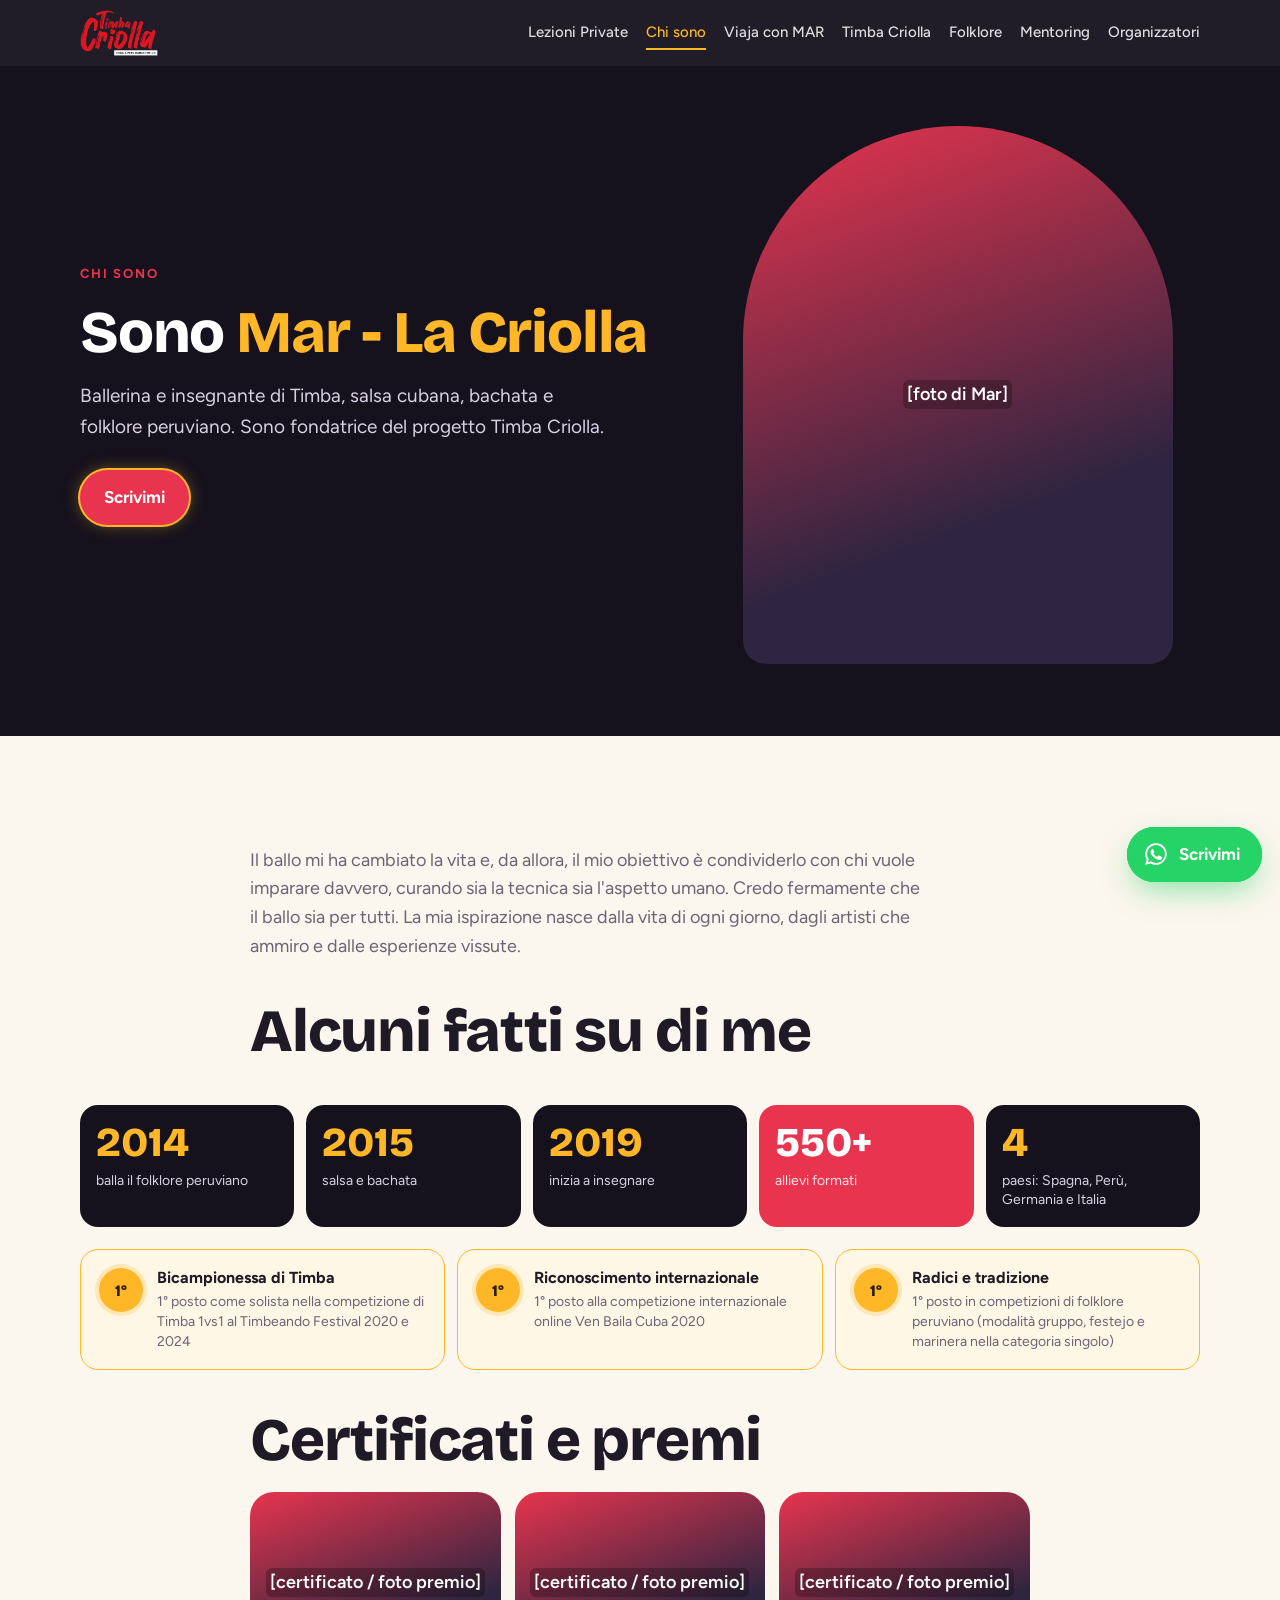
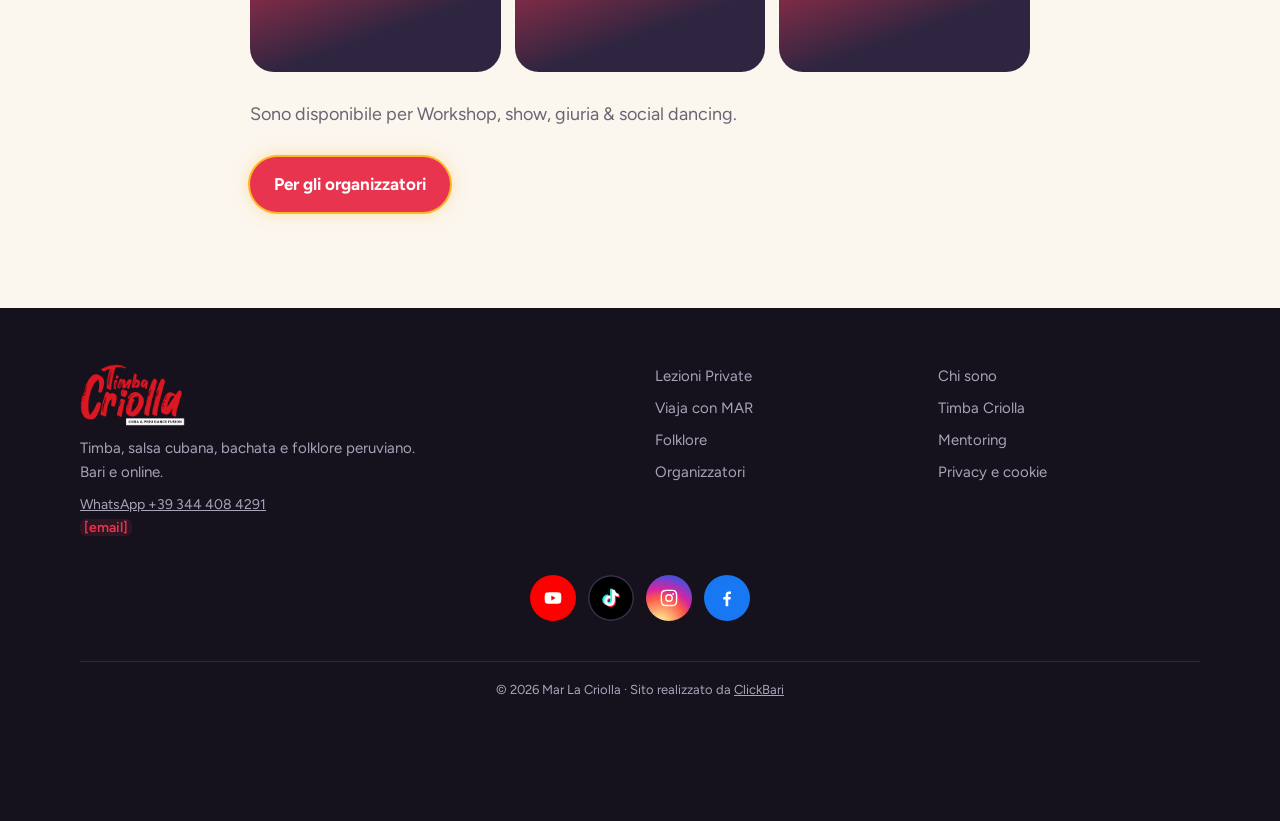
==== chi-sono.html @ 09b00c09 "Bozza B: sito multipagina di Mar La Criolla (bozza per confronto) Co-Authored-By: Claude Opus 5.5 <n" ====
<!doctype html><html lang="it"><head><meta charset="utf-8"><meta name="viewport" content="width=device-width, initial-scale=1">
<meta name="robots" content="noindex, nofollow"><title>Chi sono · Mar La Criolla</title>
<link rel="stylesheet" href="assets/style.css"><link rel="stylesheet" href="assets/multi.css"></head>
<body><a class="skip" href="#main">Vai al contenuto</a>
<header class="top"><div class="wrap">
<a class="brand logo" href="index.html"><img src="assets/img/logo-timba-criolla.webp" alt="Timba Criolla · Mar La Criolla" width="1200" height="711"></a>
<nav class="nav" id="nav" aria-label="Menu principale"><a href="lezioni-private.html">Lezioni Private</a><a href="chi-sono.html" aria-current="page">Chi sono</a><a href="viaja-con-mar.html">Viaja con MAR</a><a href="timba-criolla.html">Timba Criolla</a><a href="folklore-peruviano.html">Folklore</a><a href="mentoring.html">Mentoring</a><a href="organizzatori.html">Organizzatori</a></nav>
<button class="burger" id="burger" aria-label="Apri il menu" aria-expanded="false" aria-controls="nav"><span></span><span></span></button>
</div></header>
<main id="main"><section class="hero ph-hero"><div class="wrap"><div>
<p class="kick">Chi sono</p><h1>Sono <em>Mar - La Criolla</em></h1><p class="lead">Ballerina e insegnante di Timba, salsa cubana, bachata e folklore peruviano. Sono fondatrice del progetto Timba Criolla.</p><div class="cta"><button class="btn" type="button" data-modal="Informazioni">Scrivimi</button></div></div>
<div class="portrait"><div class="ph-img"><span class="ph">[foto di Mar]</span></div></div></div></section><section><div class="wrap narrow"><p class="sub">Il ballo mi ha cambiato la vita e, da allora, il mio obiettivo è condividerlo con chi vuole imparare davvero, curando sia la tecnica sia l'aspetto umano. Credo fermamente che il ballo sia per tutti. La mia ispirazione nasce dalla vita di ogni giorno, dagli artisti che ammiro e dalle esperienze vissute.</p>
<h2 style="margin-top:40px">Alcuni fatti su di me</h2></div><div class="wrap facts"><div class="f-stats">
<div><b>2014</b><span>balla il folklore peruviano</span></div><div><b>2015</b><span>salsa e bachata</span></div>
<div><b>2019</b><span>inizia a insegnare</span></div><div><b>550+</b><span>allievi formati</span></div>
<div><b>4</b><span>paesi: Spagna, Perù, Germania e Italia</span></div></div>
<ul class="f-awards">
<li><i>1°</i><div><b>Bicampionessa di Timba</b><span>1° posto come solista nella competizione di Timba 1vs1 al Timbeando Festival 2020 e 2024</span></div></li>
<li><i>1°</i><div><b>Riconoscimento internazionale</b><span>1° posto alla competizione internazionale online Ven Baila Cuba 2020</span></div></li>
<li><i>1°</i><div><b>Radici e tradizione</b><span>1° posto in competizioni di folklore peruviano (modalità gruppo, festejo e marinera nella categoria singolo)</span></div></li>
</ul></div>
<div class="wrap narrow"><h2 style="margin-top:40px">Certificati e premi</h2><div class="gallery"><div class="ph-img small"><span class="ph">[certificato / foto premio]</span></div><div class="ph-img small"><span class="ph">[certificato / foto premio]</span></div><div class="ph-img small"><span class="ph">[certificato / foto premio]</span></div></div>
<p class="sub" style="margin-top:28px">Sono disponibile per Workshop, show, giuria &amp; social dancing.</p><div class="cta"><a class="btn" href="organizzatori.html">Per gli organizzatori</a></div></div></section></main>
<footer class="foot"><div class="wrap">
<div><img class="foot-logo" src="assets/img/logo-timba-criolla.webp" alt="Timba Criolla" width="1200" height="711" loading="lazy">
<p>Timba, salsa cubana, bachata e folklore peruviano.<br>Bari e online.</p>
<p class="contacts" id="contatti"><a href="https://wa.me/393444084291">WhatsApp +39 344 408 4291</a><br><span class="ph">[email]</span></p></div>
<nav aria-label="Menu"><a href="lezioni-private.html">Lezioni Private</a><a href="chi-sono.html">Chi sono</a><a href="viaja-con-mar.html">Viaja con MAR</a><a href="timba-criolla.html">Timba Criolla</a><a href="folklore-peruviano.html">Folklore</a><a href="mentoring.html">Mentoring</a><a href="organizzatori.html">Organizzatori</a><a href="privacy.html">Privacy e cookie</a></nav>
<div class="foot-social"><ul class="social mini" aria-label="Contatti e social di Mar"><li><a class="s-yt" href="https://www.youtube.com/@timbacriolla_it" aria-label="YouTube" target="_blank" rel="noopener"><span class="ic"><svg viewBox="0 0 24 24" aria-hidden="true"><path d="M21.6 7.2a2.5 2.5 0 0 0-1.8-1.8C18.2 5 12 5 12 5s-6.2 0-7.8.4a2.5 2.5 0 0 0-1.8 1.8C2 8.8 2 12 2 12s0 3.2.4 4.8a2.5 2.5 0 0 0 1.8 1.8c1.6.4 7.8.4 7.8.4s6.2 0 7.8-.4a2.5 2.5 0 0 0 1.8-1.8c.4-1.6.4-4.8.4-4.8s0-3.2-.4-4.8ZM10 15V9l5.2 3L10 15Z"/></svg></span><span class="sn">YouTube<small>@timbacriolla_it</small></span></a></li><li><a class="s-tt" href="https://www.tiktok.com/@mar_lacriolla" aria-label="TikTok" target="_blank" rel="noopener"><span class="ic"><svg viewBox="0 0 24 24" aria-hidden="true"><path d="M16.6 2h-3.3v13.4a2.9 2.9 0 1 1-2-2.8V9.2a6.3 6.3 0 1 0 5.3 6.2V8.7a8 8 0 0 0 4.6 1.5V6.9a4.6 4.6 0 0 1-4.6-4.9Z"/></svg></span><span class="sn">TikTok<small>@mar_lacriolla</small></span></a></li><li><a class="s-ig" href="https://www.instagram.com/marjoriericse/" aria-label="Instagram" target="_blank" rel="noopener"><span class="ic"><svg viewBox="0 0 24 24" aria-hidden="true"><path d="M12 7.3a4.7 4.7 0 1 0 0 9.4 4.7 4.7 0 0 0 0-9.4Zm0 7.7a3 3 0 1 1 0-6 3 3 0 0 1 0 6Zm5-8.9a1.1 1.1 0 1 0 0 2.2 1.1 1.1 0 0 0 0-2.2ZM12 3.6c2.7 0 3 0 4.1.1 2.7.1 4 1.4 4.1 4.1.1 1.1.1 1.4.1 4.2s0 3-.1 4.1c-.1 2.7-1.4 4-4.1 4.1-1.1.1-1.4.1-4.1.1s-3 0-4.1-.1c-2.7-.1-4-1.4-4.1-4.1C3.7 15 3.6 14.7 3.6 12s0-3 .1-4.1c.1-2.7 1.4-4 4.1-4.1 1.1-.2 1.4-.2 4.2-.2ZM12 2C9.3 2 8.9 2 7.9 2.1 4.2 2.2 2.2 4.2 2.1 7.9 2 8.9 2 9.3 2 12s0 3.1.1 4.1c.1 3.7 2.1 5.7 5.8 5.8 1 .1 1.4.1 4.1.1s3.1 0 4.1-.1c3.7-.1 5.7-2.1 5.8-5.8.1-1 .1-1.4.1-4.1s0-3.1-.1-4.1c-.1-3.7-2.1-5.7-5.8-5.8C15.1 2 14.7 2 12 2Z"/></svg></span><span class="sn">Instagram<small>@marjoriericse</small></span></a></li><li><a class="s-fb" href="https://www.facebook.com/marlacriolla" aria-label="Facebook" target="_blank" rel="noopener"><span class="ic"><svg viewBox="0 0 24 24" aria-hidden="true"><path d="M13.5 22v-8.1h2.7l.4-3.2h-3.1V8.7c0-.9.3-1.5 1.6-1.5h1.7V4.3c-.3 0-1.3-.1-2.4-.1-2.4 0-4.1 1.5-4.1 4.2v2.3H7.6v3.2h2.7V22h3.2Z"/></svg></span><span class="sn">Facebook<small>marlacriolla</small></span></a></li></ul></div>
<p class="credit">© 2026 Mar La Criolla · Sito realizzato da <a href="https://clickbari.it" target="_blank" rel="noopener">ClickBari</a></p>
</div></footer>
<a class="wa-fab" href="https://wa.me/393444084291" target="_blank" rel="noopener" aria-label="Scrivi a Mar su WhatsApp"><svg viewBox="0 0 24 24" aria-hidden="true"><path d="M12 2a10 10 0 0 0-8.6 15.1L2 22l5-1.3A10 10 0 1 0 12 2Zm0 18.2a8.2 8.2 0 0 1-4.2-1.2l-.3-.2-3 .8.8-2.9-.2-.3A8.2 8.2 0 1 1 12 20.2Zm4.5-6.1c-.2-.1-1.5-.7-1.7-.8-.2-.1-.4-.1-.6.1l-.8 1c-.1.2-.3.2-.5.1a6.7 6.7 0 0 1-3.3-2.9c-.3-.4.3-.4.8-1.3.1-.2 0-.3 0-.4l-.8-1.8c-.2-.5-.4-.4-.6-.4h-.5a1 1 0 0 0-.7.3 3 3 0 0 0-.9 2.2 5.2 5.2 0 0 0 1.1 2.7 11.8 11.8 0 0 0 4.5 4c1.7.7 2.3.8 3.2.6.5-.1 1.5-.6 1.7-1.2.2-.6.2-1.1.2-1.2-.1-.1-.3-.2-.5-.3Z"/></svg><span>Scrivimi</span></a>
<dialog class="modal" id="modal"><form method="dialog" class="mform" id="mform" name="contatto" data-netlify="true">
<button class="mclose" value="cancel" aria-label="Chiudi">×</button>
<h3 id="mtitle">Scrivimi</h3><p class="msub">Lascia i tuoi dati: ti rispondo su WhatsApp.</p>
<label>Nome<input name="nome" required autocomplete="given-name" placeholder="Il tuo nome"></label>
<label>Telefono<input name="telefono" type="tel" autocomplete="tel" placeholder="+39 …"></label>
<label>Ti interessa<select name="interesse" id="minterest"></select></label>
<label><span>Messaggio <i>(facoltativo)</i></span><textarea name="messaggio" rows="3" placeholder="Raccontami cosa cerchi…"></textarea></label>
<button class="btn wa-send" type="submit" value="send"><svg viewBox="0 0 24 24" aria-hidden="true"><path d="M12 2a10 10 0 0 0-8.6 15.1L2 22l5-1.3A10 10 0 1 0 12 2Zm0 18.2a8.2 8.2 0 0 1-4.2-1.2l-.3-.2-3 .8.8-2.9-.2-.3A8.2 8.2 0 1 1 12 20.2Zm4.5-6.1c-.2-.1-1.5-.7-1.7-.8-.2-.1-.4-.1-.6.1l-.8 1c-.1.2-.3.2-.5.1a6.7 6.7 0 0 1-3.3-2.9c-.3-.4.3-.4.8-1.3.1-.2 0-.3 0-.4l-.8-1.8c-.2-.5-.4-.4-.6-.4h-.5a1 1 0 0 0-.7.3 3 3 0 0 0-.9 2.2 5.2 5.2 0 0 0 1.1 2.7 11.8 11.8 0 0 0 4.5 4c1.7.7 2.3.8 3.2.6.5-.1 1.5-.6 1.7-1.2.2-.6.2-1.1.2-1.2-.1-.1-.3-.2-.5-.3Z"/></svg><span>Invia su WhatsApp</span></button>
<small>Nella versione finale la richiesta si salva anche nel sito (Netlify Forms) e arriva a Mar per email.</small>
</form></dialog>
<script src="assets/multi.js"></script></body></html>
---- assets/style.css ----
@font-face{font-family:"Bricolage";font-weight:200 800;font-display:swap;src:url(fonts/bricolage-grotesque-latin-wght-normal.woff2) format("woff2")}
@font-face{font-family:"Figtree";font-weight:400;font-display:swap;src:url(fonts/figtree-latin-400-normal.woff2) format("woff2")}
@font-face{font-family:"Figtree";font-weight:500;font-display:swap;src:url(fonts/figtree-latin-500-normal.woff2) format("woff2")}
@font-face{font-family:"Figtree";font-weight:600;font-display:swap;src:url(fonts/figtree-latin-600-normal.woff2) format("woff2")}
@font-face{font-family:"Figtree";font-weight:700;font-display:swap;src:url(fonts/figtree-latin-700-normal.woff2) format("woff2")}
:root{--night:#15111D;--night2:#211A2C;--night3:#2E2540;--mango:#FFB627;--rojo:#E8344E;--ivory:#FBF6EE;--ink:#1E1A26;--muted:#6C6475;--line:#E6DED2;--lav:#ABA2B8}
*{box-sizing:border-box;margin:0;padding:0}
html{scroll-behavior:smooth}
body{font-family:"Figtree",system-ui,sans-serif;font-size:17px;line-height:1.6;color:var(--ink);background:var(--ivory);-webkit-font-smoothing:antialiased}
a{color:inherit}
img{max-width:100%;display:block}
button{font:inherit;cursor:pointer}
:focus-visible{outline:3px solid var(--mango);outline-offset:3px;border-radius:4px}
@media (prefers-reduced-motion:reduce){*{animation:none!important;transition:none!important;scroll-behavior:auto!important}}
.skip{position:absolute;left:-999px;top:8px;background:var(--mango);padding:8px 14px;z-index:99}.skip:focus{left:8px}
.wrap{max-width:1160px;margin:0 auto;padding:0 20px}
h1,h2,h3,.disp{font-family:"Bricolage",sans-serif;letter-spacing:-.02em}
h1{font-weight:800;line-height:.95}
h2{font-weight:800;font-size:clamp(36px,5vw,60px);line-height:1}
h3{font-weight:700;font-size:22px;line-height:1.15}
.sub{color:var(--muted);max-width:56ch;margin-top:14px;font-size:18px}
.dark .sub,.dark-sec .sub{color:var(--lav)}
section{padding:96px 0}
@media(max-width:700px){section{padding:64px 0}}
.dark-sec{background:var(--night);color:#fff}

/* buttons */
.btn{display:inline-flex;align-items:center;justify-content:center;gap:8px;background:var(--rojo);color:#fff;text-decoration:none;font-weight:700;padding:14px 24px;border-radius:999px;border:0;transition:transform .15s,background .2s}
.btn:hover{background:#CF243E;transform:translateY(-1px)}
.btn.ghost{background:transparent;color:inherit;box-shadow:inset 0 0 0 2px currentColor}
.btn.ghost:hover{background:rgba(127,127,127,.12)}
.btn.mango{background:var(--mango);color:#2A1D00}
.btn.wa{background:#25D366;color:#073B1E}
.btn.small{padding:9px 16px;font-size:14px}
.btn svg{width:18px;height:18px;fill:currentColor}

/* header */
.top{position:sticky;top:0;z-index:40;background:rgba(21,17,29,.95);backdrop-filter:blur(8px);color:#fff}
.top .wrap{display:flex;align-items:center;gap:22px;height:66px}
.brand{font-family:"Bricolage";font-weight:800;font-size:22px;text-decoration:none;letter-spacing:-.01em;white-space:nowrap}
.brand span{color:var(--mango)}
.nav{display:flex;gap:20px;margin-left:auto;font-weight:500;font-size:15px}
.nav a{text-decoration:none;opacity:.85;padding:4px 0;border-bottom:2px solid transparent}
.nav a:hover{opacity:1;color:var(--mango)}
.nav a[aria-current]{opacity:1;border-color:var(--mango)}
.lang-sw{font-weight:800;font-size:13px;text-decoration:none;border:1.5px solid #4A3F5A;border-radius:999px;padding:5px 11px}
.lang-sw:hover{border-color:var(--mango);color:var(--mango)}
@media(max-width:420px){.brand{font-size:18px}.top .btn.small{padding:8px 12px}}
.burger{display:none;background:none;border:0;width:40px;height:40px;position:relative}
.burger span{position:absolute;left:9px;right:9px;height:2px;background:#fff;transition:transform .2s}
.burger span:first-child{top:15px}.burger span:last-child{top:23px}
@media(max-width:900px){
  .top .wrap{gap:10px}
  .burger{display:block;flex:0 0 40px}
  .lang-sw{margin-left:auto}
  .nav{position:fixed;top:66px;left:0;right:0;flex-direction:column;gap:0;background:var(--night);padding:8px 20px 20px;display:none;margin:0}
  .nav.open{display:flex}
  .nav a{padding:14px 0;border-bottom:1px solid var(--night3);font-size:18px}
  .burger[aria-expanded=true] span:first-child{transform:translateY(4px) rotate(45deg)}
  .burger[aria-expanded=true] span:last-child{transform:translateY(-4px) rotate(-45deg)}
}

/* hero */
.hero{background:var(--night);color:#fff;position:relative;overflow:hidden;padding:0}
.hero .wrap{display:grid;grid-template-columns:1.1fr .9fr;gap:44px;align-items:center;padding-top:60px;padding-bottom:72px;position:relative;z-index:1}
@media(max-width:900px){.hero .wrap{grid-template-columns:1fr;padding-top:40px}}
.chips{display:flex;gap:8px;flex-wrap:wrap}
.chips span{border:1.5px solid #4A3F5A;border-radius:999px;padding:4px 12px;font-size:14px;font-weight:600}
.chips span:first-child{background:var(--mango);color:#2A1D00;border-color:var(--mango)}
.hero h1{font-size:clamp(48px,7vw,94px);margin-top:20px}
.hero h1 em{font-style:normal;color:var(--mango)}
.hero .lead{font-size:19px;color:#D8D1E2;max-width:44ch;margin-top:20px}
.cta{display:flex;gap:12px;flex-wrap:wrap;margin-top:28px}
.portrait{position:relative;justify-self:center;width:100%;max-width:430px}
.portrait img,.portrait .ph{width:100%;aspect-ratio:4/5;object-fit:cover;border-radius:220px 220px 24px 24px;background:linear-gradient(160deg,var(--rojo),var(--night3) 70%)}
.portrait .tag{position:absolute;left:-14px;bottom:28px;background:#fff;color:var(--ink);border-radius:14px;padding:12px 16px;box-shadow:0 16px 40px rgba(0,0,0,.35)}
.portrait .tag b{display:block;font-family:"Bricolage";font-size:20px}
.portrait .tag span{font-size:13px;color:var(--muted)}

/* clave: vedi blocco "revisione clave" in fondo */

/* doors (home) */
.doors{display:grid;grid-template-columns:1.3fr 1fr 1fr;gap:18px;margin-top:40px}
@media(max-width:900px){.doors{grid-template-columns:1fr}}
.door{position:relative;border-radius:24px;padding:30px;text-decoration:none;min-height:280px;display:flex;flex-direction:column;justify-content:flex-end;overflow:hidden;color:#fff;background:var(--night2);transition:transform .2s}
.door:hover{transform:translateY(-4px)}
.door img{position:absolute;inset:0;width:100%;height:100%;object-fit:cover;opacity:.45}
.door::after{content:'';position:absolute;inset:0;background:linear-gradient(0deg,rgba(21,17,29,.95) 15%,rgba(21,17,29,0) 75%)}
.door>*{position:relative;z-index:1}
.door .state{align-self:flex-start;margin-bottom:auto;font-weight:700;font-size:13px;background:var(--mango);color:#2A1D00;padding:4px 10px;border-radius:999px}
.door.soon .state{background:transparent;color:#fff;box-shadow:inset 0 0 0 1.5px #fff}
.door h3{font-size:30px}
.door p{color:#D8D1E2;margin-top:6px}

/* profiles */
.grid2{display:grid;grid-template-columns:1fr 1fr;gap:18px;margin-top:40px}
@media(max-width:760px){.grid2{grid-template-columns:1fr}}
.card{background:#fff;border:1px solid var(--line);border-radius:22px;padding:28px}
.card h3{margin-bottom:8px}
.card p{color:var(--muted)}
.card .who{display:inline-block;font-weight:700;font-size:13px;color:var(--rojo);margin-bottom:10px}

/* styles table */
.stili{margin-top:36px;border-top:1px solid var(--night3)}
.stile{display:grid;grid-template-columns:280px 1fr;gap:20px;padding:20px 0;border-bottom:1px solid var(--night3);align-items:baseline;transition:background .2s,padding .2s}
.stile:hover{background:var(--night2);padding-left:14px}
.stile b{font-family:"Bricolage";font-size:28px;font-weight:700}
.stile:hover b{color:var(--mango)}
.stile span{color:var(--lav)}
@media(max-width:700px){.stile{grid-template-columns:1fr;gap:4px}}

/* oltre il seguire */
.oltre{display:grid;grid-template-columns:.9fr 1.1fr;gap:48px;align-items:center}
@media(max-width:860px){.oltre{grid-template-columns:1fr}}
.oltre .pic{border-radius:24px;overflow:hidden;aspect-ratio:4/5;background:var(--night)}
.oltre .pic img{width:100%;height:100%;object-fit:cover;filter:saturate(.9)}
.checks{list-style:none;margin:20px 0;display:grid;gap:10px}
.checks li{display:flex;gap:12px;align-items:flex-start}
.checks li::before{content:'';flex:0 0 22px;height:22px;border-radius:50%;background:var(--rojo) url("data:image/svg+xml,%3Csvg xmlns='http://www.w3.org/2000/svg' viewBox='0 0 24 24'%3E%3Cpath d='M6 12l4 4 8-9' fill='none' stroke='white' stroke-width='3'/%3E%3C/svg%3E") center/14px no-repeat;margin-top:2px}
.dark-sec .checks li::before{background-color:var(--mango)}
blockquote.big{font-family:"Bricolage";font-size:clamp(24px,3vw,32px);line-height:1.2;font-weight:600;border-left:4px solid var(--mango);padding-left:20px;margin:24px 0}

/* steps */
.steps{display:grid;grid-template-columns:repeat(5,1fr);gap:16px;margin-top:44px;counter-reset:s;position:relative}
.steps::before{content:'';position:absolute;top:26px;left:10%;right:10%;height:2px;background:var(--night3)}
.step{text-align:center;position:relative}
.step::before{counter-increment:s;content:counter(s);display:grid;place-items:center;width:52px;height:52px;margin:0 auto 14px;border-radius:50%;background:var(--night);box-shadow:inset 0 0 0 2px var(--rojo);color:var(--mango);font:800 20px "Bricolage";position:relative}
.step b{display:block;font-size:17px}
.step span{color:var(--lav);font-size:15px}
@media(max-width:860px){.steps{grid-template-columns:1fr;text-align:left}.steps::before{display:none}.step{display:grid;grid-template-columns:52px 1fr;gap:4px 16px;text-align:left}.step::before{grid-row:span 2;margin:0}}

/* prices */
.price-head{display:flex;justify-content:space-between;align-items:flex-end;gap:20px;flex-wrap:wrap}
.toggle{display:inline-flex;background:#ECE4D7;border-radius:999px;padding:4px}
.toggle button{border:0;background:none;padding:10px 20px;border-radius:999px;font-weight:700;color:var(--muted)}
.toggle button[aria-pressed=true]{background:var(--night);color:#fff}
.prices{display:grid;grid-template-columns:.85fr 1.15fr;gap:22px;margin-top:30px;align-items:start}
@media(max-width:860px){.prices{grid-template-columns:1fr}}
.include{background:#fff;border:1px solid var(--line);border-radius:22px;padding:28px}
.plist{display:grid;gap:12px}
.pitem{display:flex;justify-content:space-between;gap:16px;align-items:center;background:#fff;border:1px solid var(--line);border-radius:18px;padding:18px 22px}
.pitem.top{border:2px solid var(--rojo);position:static;color:var(--ink);backdrop-filter:none;z-index:auto}
.pitem b{display:block}
.pitem small{color:var(--muted);font-size:14px}
.pitem .eur{text-align:right;font:800 26px "Bricolage";white-space:nowrap}
.pitem .eur small{display:block;font:600 12px "Figtree";color:var(--rojo)}
[data-panel][hidden]{display:none}

/* founders */
.founders{display:grid;grid-template-columns:1.2fr .8fr;gap:40px;align-items:center}
@media(max-width:860px){.founders{grid-template-columns:1fr}}
.fbox{background:var(--night2);border:1px solid var(--night3);border-radius:24px;padding:28px}
.fbox .num{font:800 54px "Bricolage";line-height:1}.fbox .num span{color:var(--lav);font-size:28px}
.bar{height:10px;border-radius:5px;background:var(--night3);margin:16px 0 12px;overflow:hidden}
.bar i{display:block;height:100%;background:linear-gradient(90deg,var(--rojo),var(--mango))}

/* testimonials empty */
.reels{display:grid;grid-template-columns:repeat(4,1fr);gap:16px;margin-top:36px}
@media(max-width:860px){.reels{grid-template-columns:repeat(2,1fr)}}
.reel{aspect-ratio:9/16;border-radius:20px;background:linear-gradient(170deg,var(--night3),var(--night));display:flex;flex-direction:column;justify-content:flex-end;padding:18px;color:#fff;position:relative;overflow:hidden}
.reel::before{content:'';position:absolute;top:50%;left:50%;width:58px;height:58px;margin:-29px 0 0 -29px;border-radius:50%;box-shadow:inset 0 0 0 2px rgba(255,255,255,.6);background:rgba(255,255,255,.08)}
.reel::after{content:'';position:absolute;top:50%;left:50%;margin:-9px 0 0 -5px;border-left:16px solid #fff;border-top:9px solid transparent;border-bottom:9px solid transparent}
.reel b{font-family:"Bricolage";font-size:18px;position:relative}
.reel span{font-size:13px;color:var(--lav);position:relative}

/* faq */
.faq{max-width:820px;margin-top:30px}
details{border-bottom:1px solid var(--line)}
summary{list-style:none;cursor:pointer;padding:20px 0;font-weight:600;font-size:18px;display:flex;justify-content:space-between;gap:16px}
summary::-webkit-details-marker{display:none}
summary::after{content:'+';color:var(--rojo);font-size:24px;line-height:1}
details[open] summary::after{content:'–'}
details p{padding:0 0 20px;color:var(--muted);max-width:62ch}

/* final */
.final{text-align:center;background:var(--night) radial-gradient(70% 90% at 50% 120%,rgba(232,52,78,.35),transparent 70%);color:#fff}
.final h2{max-width:16ch;margin:0 auto}
.final .sub{margin:16px auto 0}
.final .cta{justify-content:center}

/* booking */
.booker{background:#fff;border:1px solid var(--line);border-radius:26px;padding:28px;margin-top:30px}
.bstep{padding:18px 0;border-bottom:1px dashed var(--line)}
.bstep:last-of-type{border:0}
.bstep h3{font-size:19px;margin-bottom:12px;display:flex;gap:10px;align-items:center}
.bstep h3 i{font-style:normal;width:28px;height:28px;border-radius:50%;background:var(--night);color:var(--mango);display:grid;place-items:center;font-size:14px}
.opts{display:flex;flex-wrap:wrap;gap:8px}
.opt{border:1.5px solid var(--line);background:var(--ivory);border-radius:12px;padding:10px 14px;font-weight:600;font-size:15px;text-align:left;transition:border-color .15s,background .15s}
.opt small{display:block;font-weight:500;color:var(--muted);font-size:13px}
.opt[aria-pressed=true]{border-color:var(--rojo);background:#FFE9EC}
.opt[disabled]{opacity:.35;text-decoration:line-through;cursor:not-allowed}
.days{display:grid;grid-auto-flow:column;grid-auto-columns:76px;gap:8px;overflow-x:auto;padding-bottom:6px;scrollbar-width:thin}
.day{border:1.5px solid var(--line);background:var(--ivory);border-radius:14px;padding:10px 4px;text-align:center;font-weight:700}
.day small{display:block;font-weight:500;color:var(--muted);font-size:12px;text-transform:capitalize}
.day b{display:block;font:800 24px "Bricolage";line-height:1.1}
.day[aria-pressed=true]{background:var(--night);color:#fff;border-color:var(--night)}
.day[aria-pressed=true] small{color:var(--lav)}
.day[disabled]{opacity:.35;cursor:not-allowed}
.summary{background:var(--night);color:#fff;border-radius:18px;padding:20px;margin-top:18px;display:flex;justify-content:space-between;align-items:center;gap:16px;flex-wrap:wrap}
.summary p{color:#D8D1E2}
.summary b{color:var(--mango)}
.demo-note{font-size:13px;color:var(--muted);margin-top:14px}
.field{display:grid;gap:6px;font-weight:600;font-size:14px;color:var(--muted);max-width:420px}
.field input,.field textarea{font:400 16px "Figtree";color:var(--ink);background:var(--ivory);border:1.5px solid var(--line);border-radius:12px;padding:12px 14px}
.field input:focus,.field textarea:focus{border-color:var(--rojo);outline:none}

/* blog */
.posts{display:grid;grid-template-columns:repeat(3,1fr);gap:18px;margin-top:36px}
@media(max-width:860px){.posts{grid-template-columns:1fr}}
.post{background:#fff;border:1px solid var(--line);border-radius:22px;padding:26px;text-decoration:none;display:flex;flex-direction:column;gap:10px;transition:transform .2s}
.post:hover{transform:translateY(-3px)}
.post time{font-size:13px;color:var(--rojo);font-weight:700}
.post p{color:var(--muted)}
.post.soon{background:transparent;border-style:dashed}
.article{max-width:720px;margin:0 auto}
.article h1{font-size:clamp(38px,5vw,58px)}
.article .meta{color:var(--muted);margin:14px 0 30px}
.article h2{font-size:30px;margin:36px 0 12px}
.article p,.article li{font-size:18px;margin-bottom:14px}
.article ul{padding-left:22px}

/* page hero small */
.phero{background:var(--night);color:#fff;padding:70px 0 60px}
.phero h1{font-size:clamp(44px,6vw,78px)}
.phero .sub{color:var(--lav)}

/* footer */
.foot{background:var(--night);color:var(--lav);padding:56px 0 120px;font-size:15px}
.foot .wrap{display:grid;grid-template-columns:1fr 1fr;gap:30px}
.foot .brand{color:#fff}
.foot p{margin-top:10px}
.foot nav{display:grid;grid-template-columns:1fr 1fr;gap:8px 20px;align-content:start}
.foot nav a{text-decoration:none}.foot nav a:hover{color:var(--mango)}
.foot .credit{grid-column:1/-1;border-top:1px solid var(--night3);padding-top:18px;font-size:13px}
.foot .credit a{color:#fff}
@media(max-width:700px){.foot .wrap{grid-template-columns:1fr}}

/* chatbot */
.bot-fab{position:fixed;right:18px;bottom:18px;z-index:60;display:flex;align-items:center;gap:10px;background:var(--rojo);color:#fff;border:0;border-radius:999px;padding:14px 20px 14px 16px;font-weight:700;box-shadow:0 12px 30px rgba(232,52,78,.45)}
.bot-fab svg{width:22px;height:22px;fill:#fff}
@media(max-width:520px){.bot-fab span{display:none}.bot-fab{padding:16px}}
.bot{position:fixed;right:18px;bottom:86px;z-index:61;width:min(370px,calc(100vw - 36px));max-height:min(560px,calc(100vh - 120px));background:#fff;border-radius:22px;box-shadow:0 24px 60px rgba(21,17,29,.35);display:flex;flex-direction:column;overflow:hidden}
.bot[hidden]{display:none}
.bot-head{background:var(--night);color:#fff;padding:16px 18px;display:grid;grid-template-columns:1fr auto;align-items:center}
.bot-head b{font-family:"Bricolage";font-size:18px}
.bot-head span{grid-column:1;font-size:13px;color:var(--lav)}
.bot-head button{grid-row:1/3;grid-column:2;background:none;border:0;color:#fff;font-size:28px;line-height:1}
.bot-body{padding:16px;overflow-y:auto;display:flex;flex-direction:column;gap:10px;flex:1}
.msg{max-width:85%;padding:10px 14px;border-radius:16px;font-size:15px;line-height:1.45}
.msg.m{background:var(--ivory);border-bottom-left-radius:4px}
.msg.u{background:var(--rojo);color:#fff;align-self:flex-end;border-bottom-right-radius:4px}
.bot-opts{padding:12px 16px 16px;display:flex;flex-wrap:wrap;gap:8px;border-top:1px solid var(--line)}
.bot-opts button,.bot-opts a{border:1.5px solid var(--rojo);color:var(--rojo);background:#fff;border-radius:999px;padding:8px 14px;font-weight:700;font-size:14px;text-decoration:none}
.bot-opts a.go{background:#25D366;border-color:#25D366;color:#073B1E}
.typing{display:flex;gap:4px;padding:12px 14px}.typing i{width:7px;height:7px;border-radius:50%;background:var(--lav);animation:t 1s infinite}.typing i:nth-child(2){animation-delay:.15s}.typing i:nth-child(3){animation-delay:.3s}
@keyframes t{50%{transform:translateY(-4px);opacity:.5}}
.credit-ph{font-size:12px;color:var(--muted);margin-top:10px}

/* ===== landing: logo, vinile, social ===== */
.brand.logo{display:block;line-height:0}
.brand.logo img{height:46px;width:auto}
.foot-logo{height:62px;width:auto;margin-bottom:10px}
.kick{font-size:13px;font-weight:700;letter-spacing:.14em;text-transform:uppercase;color:var(--rojo)}
.dark-sec .kick{color:var(--mango)}
html{scroll-behavior:smooth;scroll-padding-top:80px}

.vinyl-wrap{display:grid;grid-template-columns:minmax(0,1fr) minmax(0,1fr);gap:clamp(32px,5vw,72px);align-items:center}
.turntable{position:relative;width:100%;max-width:540px;aspect-ratio:1;justify-self:center}
.vdisc{position:absolute;inset:0;border-radius:50%;will-change:transform;
  background:radial-gradient(circle,transparent 0 31%,rgba(255,255,255,.035) 31.4% 31.8%,transparent 32.2%),repeating-radial-gradient(circle,#19161d 0 2px,#0d0b10 2px 4px),#111;
  box-shadow:0 40px 70px -30px rgba(0,0,0,.85),inset 0 0 0 2px #000}
.vdisc::after{content:"";position:absolute;inset:0;border-radius:50%;background:conic-gradient(from 20deg,transparent 0 8%,rgba(255,255,255,.09) 12%,transparent 18% 55%,rgba(255,255,255,.06) 60%,transparent 66%)}
.vlabel{position:absolute;inset:31%;border-radius:50%;background:var(--rojo);color:#fff;display:grid;place-items:center;text-align:center;overflow:hidden}
.vlabel::before{content:"";position:absolute;left:0;right:0;top:58%;height:17%;background:var(--mango)}
.vlin{position:relative;display:flex;flex-direction:column;align-items:center;gap:2px;padding:0 10%}
.vlin b{font-family:"Bricolage";font-weight:800;font-size:clamp(15px,2.2vw,28px);line-height:1}
.vlin small{font-size:clamp(7px,.7vw,10px);font-weight:700;letter-spacing:.14em}
.vlin small:last-child{color:#2A1D00}
.vhole{width:10px;height:10px;border-radius:50%;background:var(--night);margin:6px 0}
.varm{position:absolute;right:-8%;top:-8%;width:44%;height:84%;transform-origin:78% 8%;transform:rotate(var(--arm,0deg));transition:transform .2s linear;pointer-events:none}
.tracks{list-style:none;margin:26px 0 0;padding:0;border-top:1px solid var(--night3)}
.tracks li{display:grid;grid-template-columns:44px minmax(0,1fr) auto;gap:14px;align-items:baseline;padding:14px 0;border-bottom:1px solid var(--night3);transition:opacity .3s}
.tracks li>span{font-weight:800;color:var(--lav);font-size:14px}
.tracks li b{display:block;font-size:18px}
.tracks li small{color:var(--lav);font-size:15px}
.tracks time{font-variant-numeric:tabular-nums;color:var(--lav);font-size:14px}
.tracks li.on>span,.tracks li.on time{color:var(--mango)}
@media(max-width:860px){.vinyl-wrap{grid-template-columns:minmax(0,1fr)}.turntable{max-width:340px}}

.social{display:flex;flex-wrap:wrap;gap:10px;list-style:none;margin:14px 0 0;padding:0}
.social a{--c:var(--rojo);display:inline-flex;align-items:center;gap:10px;padding:8px 16px 8px 8px;border-radius:999px;border:1.5px solid var(--line);background:#fff;color:var(--ink);text-decoration:none;font-weight:700;font-size:15px;line-height:1.2;transition:border-color .2s,transform .2s,box-shadow .2s}
.social .ic{width:34px;height:34px;border-radius:50%;display:grid;place-items:center;background:var(--c);flex:none;transition:transform .3s}
.social svg{width:17px;height:17px;fill:#fff}
.social small{display:block;font-weight:500;font-size:12px;color:var(--muted)}
.social a:hover{border-color:var(--c);transform:translateY(-2px);box-shadow:0 10px 24px -14px rgba(30,26,38,.5)}
.social a:hover .ic{transform:rotate(-12deg) scale(1.08)}
.social a.wa-s{--c:#25D366}
.social.mini{gap:8px}
.social.mini a{padding:0;border:0;background:none;box-shadow:none}
.social.mini .sn{position:absolute;width:1px;height:1px;overflow:hidden;clip:rect(0 0 0 0);white-space:nowrap}
.social.mini .ic{width:40px;height:40px;background:transparent;border:1.5px solid var(--night3)}
.social.mini a:hover .ic{background:var(--c);border-color:var(--c)}
@media(max-width:520px){.social:not(.mini){display:grid;grid-template-columns:minmax(0,1fr)}}
@media(prefers-reduced-motion:reduce){.social a,.social .ic,.varm{transition:none}.social a:hover,.social a:hover .ic{transform:none}}
.hero h1{font-size:clamp(42px,5.4vw,78px)}
.dark-sec .booker{color:var(--ink)}
.vinyl-sec{overflow:clip}

/* ===== revisione 5.11: menu a destra, WhatsApp fisso, social nel footer ===== */
@media(max-width:900px){.burger{margin-left:auto}}
.wa-fab{position:fixed;right:18px;bottom:18px;z-index:60;display:flex;align-items:center;gap:10px;background:#25D366;color:#fff;text-decoration:none;border-radius:999px;padding:14px 22px 14px 16px;font-weight:700;box-shadow:0 12px 30px -6px rgba(37,211,102,.55);transition:transform .2s,box-shadow .2s}
.wa-fab svg{width:26px;height:26px;fill:#fff;flex:none}
.wa-fab:hover{transform:translateY(-2px);box-shadow:0 16px 34px -6px rgba(37,211,102,.7)}
@media(max-width:520px){.wa-fab span{display:none}.wa-fab{padding:16px}}
.foot .social.mini{gap:12px;margin-top:22px}
.social.mini .ic{width:46px;height:46px;border:0;background:var(--night2);box-shadow:inset 0 0 0 1.5px var(--night3);transition:background .2s,box-shadow .2s,transform .2s}
.social.mini svg{width:20px;height:20px;fill:var(--lav);transition:fill .2s}
.social.mini a:hover .ic{background:var(--c);box-shadow:none;transform:translateY(-3px)}
.social.mini a:hover svg{fill:#fff}
.social .s-ig{--c:#E1306C}.social .s-tt{--c:#111}.social .s-fb{--c:#1877F2}.social .s-yt{--c:#FF0000}
.social.mini .s-tt:hover .ic{box-shadow:inset 0 0 0 1.5px #fff}
.prices{margin-top:28px}

/* ===== revisione clave + bottoni luminosi + WhatsApp pulsante ===== */
.btn{--glow:var(--mango);box-shadow:0 0 0 2px var(--glow),0 0 18px -2px color-mix(in srgb,var(--glow) 55%,transparent)}
.btn.ghost{box-shadow:inset 0 0 0 2px currentColor,0 0 0 2px var(--glow),0 0 18px -2px color-mix(in srgb,var(--glow) 50%,transparent)}
.btn.mango,.btn.wa{--glow:rgba(255,255,255,.85)}
.btn{outline-offset:4px}

.wa-fab{isolation:isolate}
.wa-fab::before,.wa-fab::after{content:"";position:absolute;inset:0;border-radius:inherit;background:#25D366;z-index:-1;animation:wap 2.6s ease-out infinite}
.wa-fab::after{animation-delay:1.3s}
@keyframes wap{0%{transform:scale(1);opacity:.5}100%{transform:scale(1.45);opacity:0}}
.wa-fab svg{animation:wabeat 2.6s ease-in-out infinite}
@keyframes wabeat{0%,100%{transform:scale(1)}8%{transform:scale(1.15)}16%{transform:scale(1)}24%{transform:scale(1.1)}32%{transform:scale(1)}}


/* prenotazione: bottone WhatsApp */
.summary .send{display:grid;gap:8px;justify-items:end;max-width:340px}
.summary .send small{font-size:13px;line-height:1.4;color:#ABA2B8;text-align:right}
.btn.wa-send{--glow:transparent;gap:10px;background:linear-gradient(135deg,#25D366,#128C7E);color:#fff;padding:15px 26px;font-size:17px;white-space:nowrap;box-shadow:0 10px 28px -10px rgba(37,211,102,.75)}
.btn.wa-send svg{width:22px;height:22px;fill:#fff}
.btn.wa-send:hover{background:linear-gradient(135deg,#2BE070,#0F7A6E)}
.btn.wa-send[aria-disabled]{filter:grayscale(.5)}
@media(max-width:620px){.summary{display:grid}.summary .send{max-width:none;justify-items:stretch}.btn.wa-send{width:100%}.summary .send small{text-align:center}}
.wa-fab.away{opacity:0;transform:scale(.6);pointer-events:none}
.wa-fab{transition:transform .25s,opacity .25s,box-shadow .2s}

.portrait img,.oltre .pic img{color:transparent}
@media(min-width:900px){.grid2.three{grid-template-columns:repeat(3,minmax(0,1fr))}}
.btn.wa-send[aria-disabled]{filter:none}
.btn.wa-send{background:#25D366;color:#fff;box-shadow:0 0 0 2px rgba(255,255,255,.18),0 12px 30px -8px rgba(37,211,102,.85);text-shadow:0 1px 1px rgba(0,60,30,.35)}
.btn.wa-send:hover{background:#1FBF5B}
.summary p.warn{color:var(--mango)}
.bstep.missing{animation:miss .9s ease}
@keyframes miss{0%,100%{background:transparent}30%{background:rgba(232,52,78,.1)}}
.bstep{border-radius:16px}
#stili{background:var(--night2)}
#chi-sono{background:#fff}

/* footer: social nei colori ufficiali */
.foot .social.mini .ic{box-shadow:none;background:var(--c)}
.foot .social.mini svg{fill:#fff}
.foot .social.mini .s-ig .ic{background:radial-gradient(circle at 30% 107%,#FDF497 0%,#FDF497 5%,#FD5949 45%,#D6249F 60%,#285AEB 90%)}
.foot .social.mini .s-tt .ic{background:#000;box-shadow:inset 0 0 0 1.5px #3A3049}
.foot .social.mini .s-tt svg{filter:drop-shadow(-1.5px -1px 0 #25F4EE) drop-shadow(1.5px 1px 0 #FE2C55)}
.foot .social.mini a:hover .ic{transform:translateY(-3px) scale(1.06);box-shadow:0 10px 22px -8px var(--c)}
.foot .social.mini .s-tt:hover .ic{box-shadow:inset 0 0 0 1.5px #fff}

/* ===== prenotazione: struttura a due colonne, campi sottili ===== */
.booker{display:grid;grid-template-columns:minmax(0,1.55fr) minmax(0,1fr);gap:0;padding:0;overflow:hidden;border-radius:24px}
.bk-steps{padding:26px 28px}
.bstep{padding:18px 0;border-bottom:1px solid var(--line)}
.bstep:first-child{padding-top:4px}.bstep:last-child{border:0;padding-bottom:4px}
.bstep h3{font-size:16px;margin-bottom:12px;gap:10px}
.bstep h3 i{width:24px;height:24px;font-size:12px}
.booker .opt{border:1px solid var(--line);background:#fff;border-radius:10px;padding:10px 12px;font-size:14px;font-weight:600;text-align:center;min-height:44px}
.booker .opt:hover:not([disabled]){border-color:#CFC4B5}
.booker .opt[aria-pressed=true]{border-color:var(--rojo);background:#FFF1F3;box-shadow:inset 0 0 0 1px var(--rojo)}
.chips3{display:grid;grid-template-columns:repeat(3,minmax(0,1fr));gap:8px}
.grid-opts{display:grid;grid-template-columns:repeat(2,minmax(0,1fr));gap:8px}
.grid-opts .opt{text-align:left;padding:11px 14px}
.grid-opts .opt b{display:block;font-size:14px}
.grid-opts .opt small{font-size:12.5px;margin-top:2px}
.hours{display:grid;grid-template-columns:repeat(5,minmax(0,1fr));gap:8px}
.hours .opt{font-variant-numeric:tabular-nums}
.bk-empty{grid-column:1/-1;font-size:14px;color:var(--muted);padding:10px 0}
.days{grid-auto-columns:64px;gap:8px}
.day{border:1px solid var(--line);background:#fff;border-radius:10px;padding:8px 2px}
.day b{font-size:20px}
.day small{font-size:11px}
.bk-side{background:var(--night);color:#fff;padding:26px 24px;display:flex;flex-direction:column;gap:12px}
.bk-side h3{font-size:18px;color:#fff}
.recap{margin:0 0 4px;display:grid;gap:0;border-top:1px solid var(--night3)}
.recap div{display:grid;grid-template-columns:72px minmax(0,1fr);gap:10px;padding:9px 0;border-bottom:1px solid var(--night3);font-size:14px}
.recap dt{color:var(--lav)}
.recap dd{margin:0;color:#6E6380;text-transform:none}
.recap dd.set{color:#fff;font-weight:600}
#rcDay.set::first-letter{text-transform:uppercase}
.bk-side .field{color:var(--lav);font-size:13px;font-weight:600;display:grid;gap:5px}
.bk-side .field i{font-style:normal;font-weight:400}
.bk-side .field input{background:var(--night2);border:1px solid var(--night3);color:#fff;border-radius:10px;padding:10px 12px;font-size:15px;width:100%}
.bk-side .field input::placeholder{color:#6E6380}
.bk-side .field input:focus{border-color:var(--mango);outline:none}
.bk-hint{font-size:14px;color:#D8D1E2;margin-top:4px}
.bk-hint.warn{color:var(--mango)}
.bk-side .btn.wa-send{width:100%}
.bk-note{font-size:12.5px;line-height:1.4;color:#8D839C;text-align:center}
.bk-demo{grid-column:1/-1;margin:0;padding:12px 28px;border-top:1px solid var(--line);font-size:13px}
@media(max-width:860px){.booker{grid-template-columns:minmax(0,1fr)}.bk-steps{padding:20px 18px}.bk-side{padding:22px 18px}.bk-demo{padding:12px 18px}}
@media(max-width:420px){.hours{grid-template-columns:repeat(3,minmax(0,1fr))}.chips3 .opt{padding:10px 6px}}
.booker .bstep{border-radius:0}
.bk-side .field{display:flex;flex-direction:column;gap:6px}

/* prezzi di lancio + "cosa include" richiudibile */
.offer{display:flex;align-items:center;gap:14px 18px;flex-wrap:wrap;margin-top:26px;padding:14px 18px;border-radius:16px;background:var(--night);color:#fff}
.offer p{font-size:15px;color:#D8D1E2;flex:1 1 320px}
.offer p b{color:#fff}
.o-tag{background:var(--rojo);color:#fff;font-weight:800;font-size:12px;letter-spacing:.12em;text-transform:uppercase;padding:6px 12px;border-radius:999px;white-space:nowrap}
.o-left{font-family:"Bricolage";font-weight:800;color:var(--mango);font-size:18px;white-space:nowrap}
#prezzi .plist{margin-top:16px}
.pitem .eur{display:flex;align-items:baseline;gap:10px;justify-content:flex-end}
.pitem .eur .o-old{font:600 16px "Figtree";color:var(--muted);text-decoration:line-through;text-decoration-color:var(--rojo);text-decoration-thickness:2px}
.pitem .eur small.o-pct{flex-basis:100%;text-align:right;font:700 12px "Figtree";color:var(--rojo)}
#prezzi.expired .o-old,#prezzi.expired .o-pct,#prezzi.expired .offer{display:none}
details.include{margin-top:16px;background:#fff;border:1px solid var(--line);border-radius:16px;padding:0 20px}
details.include summary{font-size:16px;padding:16px 0}
details.include summary::after{content:"";width:10px;height:10px;border-right:2px solid var(--rojo);border-bottom:2px solid var(--rojo);transform:rotate(45deg);margin:2px 6px 0 0;transition:transform .2s}
details.include[open] summary::after{content:"";transform:rotate(-135deg);margin-top:8px}
details.include .checks{padding:0 0 18px;margin:0}
#oltre{background:#fff}
#prenota .booker{box-shadow:0 30px 60px -40px rgba(30,26,38,.35)}
.o-tag{font-size:16px;letter-spacing:.02em;padding:6px 14px}

/* conto alla rovescia */
.cd{display:flex;gap:8px}
.cd span{display:grid;justify-items:center;min-width:54px;padding:6px 6px 5px;border-radius:10px;background:var(--night2);box-shadow:inset 0 0 0 1px var(--night3)}
.cd b{font-family:"Bricolage";font-weight:800;font-size:22px;line-height:1.05;color:var(--mango);font-variant-numeric:tabular-nums}
.cd small{font-size:10.5px;font-weight:700;letter-spacing:.06em;text-transform:uppercase;color:var(--lav)}
.hero-cd{display:inline-flex;align-items:center;gap:10px;flex-wrap:wrap;margin-left:4px;font-size:14px;font-weight:600;color:#D8D1E2;text-decoration:none}
.hero-cd .o-tag{font-size:13px;padding:4px 10px}
.cd-inline{display:inline;gap:0}.cd-inline b{font-size:15px;color:var(--mango)}
@media(max-width:620px){.offer .cd{width:100%;justify-content:space-between}.offer .cd span{flex:1}.hero-cd{margin:6px 0 0}}
.chi-title{margin-bottom:28px}
@media(max-width:860px){#chi-sono .oltre{gap:22px}}
.styles-row{display:flex;flex-wrap:wrap;gap:8px;margin:16px 0 4px}
.styles-row span{font-weight:700;font-size:15px;padding:7px 16px;border-radius:999px;background:var(--night);color:#fff}
.styles-row span:nth-child(2){background:var(--rojo)}
.styles-row span:nth-child(3){background:var(--mango);color:#2A1D00}

/* prenotazione a tutta larghezza */
#prenota{padding-bottom:0}
#prenota .booker{--side:max(20px,calc((100vw - 1160px) / 2 + 20px));margin-top:36px;border:0;border-radius:0;box-shadow:none;background:#fff;border-top:1px solid var(--line)}
#prenota .bk-steps{padding:40px 40px 40px var(--side)}
#prenota .bk-side{padding:40px var(--side) 40px 40px}
#prenota .bk-demo{padding:14px var(--side);background:var(--ivory)}
@media(max-width:860px){#prenota .bk-steps,#prenota .bk-side{padding:26px 20px}#prenota .bk-demo{padding:14px 20px}}

/* "Cosa include" in evidenza */
details.include{background:#FFF7E6;border:1.5px solid var(--mango);box-shadow:0 10px 26px -18px rgba(255,182,39,.9)}
details.include summary{font-weight:700}
details.include summary::before{content:"✓";display:inline-grid;place-items:center;width:26px;height:26px;border-radius:50%;background:var(--mango);color:#2A1D00;font-size:14px;font-weight:800;margin-right:10px;flex:none}
details.include summary{justify-content:flex-start;align-items:center}
details.include summary::after{margin-left:auto}

/* footer: social e crediti al centro */
.foot-social{grid-column:1/-1;display:flex;justify-content:center}
.foot-social .social.mini{margin:6px 0 0;justify-content:center}
.foot .credit{text-align:center}

/* passo base: carta con video YouTube */
.ytc{margin-top:36px;max-width:560px;display:grid;grid-template-columns:auto minmax(0,1fr);gap:16px;align-items:center;padding:18px;border-radius:24px;background:linear-gradient(160deg,rgba(255,255,255,.07),rgba(255,255,255,.02));box-shadow:inset 0 0 0 1px rgba(255,255,255,.09)}
.ytp{position:relative;width:58px;height:58px;border-radius:50%;border:0;background:var(--mango);display:grid;place-items:center;cursor:pointer;box-shadow:0 10px 26px -8px rgba(255,182,39,.7);transition:transform .15s}
.ytp:hover{transform:scale(1.06)}
.ytp svg{width:24px;height:24px;fill:#2A1D00}
.ytp::after{content:"";position:absolute;inset:-6px;border-radius:50%;border:2px solid var(--mango);animation:ytring 2s ease-out infinite}
@keyframes ytring{from{transform:scale(.9);opacity:.8}to{transform:scale(1.35);opacity:0}}
.ytc.open .ytp{background:#3A3049;box-shadow:none}.ytc.open .ytp svg{fill:#ABA2B8}.ytc.open .ytp::after{display:none}
.ytt b{display:block;font-family:"Bricolage";font-size:20px;line-height:1.1;color:#fff}
.ytt span{display:block;margin-top:4px;font-size:14px;line-height:1.4;color:var(--lav)}
.ytn{grid-column:1/-1;list-style:none;margin:0;padding:12px 8px;border-radius:16px;background:rgba(0,0,0,.28);display:grid;grid-template-columns:repeat(8,minmax(0,1fr));text-align:center}
.ytn li:nth-child(4){border-right:1px solid #3A3049}
.ytn b{display:block;font-family:"Bricolage";font-size:22px;color:#fff;line-height:1.1}
.ytn small{display:block;font-size:11px;font-weight:700;color:var(--mango)}
.ytn li.r b,.ytn li.r small{color:#5A4F6A;font-weight:500}
.ytv{grid-column:1/-1;width:100%;height:clamp(200px,48vw,300px);border-radius:16px;overflow:hidden;background:#000}
.ytv iframe{width:100%;height:100%;border:0;display:block}
@media(max-width:420px){.ytn b{font-size:18px}.ytn small{font-size:9px}}
@media(prefers-reduced-motion:reduce){.ytp::after{animation:none}}
.ytc.open{grid-template-columns:minmax(0,1fr)}
.ytc.open .ytp{display:none}

/* hero: riga di fiducia al posto del sottotitolo */
.trust{list-style:none;margin:22px 0 0;padding:0;display:flex;flex-wrap:wrap;gap:8px 14px;font-size:clamp(17px,1.5vw,20px);line-height:1.3;color:#D8D1E2}
.trust li{display:inline-flex;align-items:center;white-space:nowrap}
.trust li+li::before{content:"";width:6px;height:6px;border-radius:50%;background:var(--rojo);margin-right:14px;flex:none}
.trust b{color:var(--mango);font-weight:800;margin-right:.3em}
.trust li:last-child b{margin:0 0 0 .3em}
@media(max-width:520px){.trust{display:grid;gap:6px}.trust li::before,.trust li+li::before{content:"";width:6px;height:6px;border-radius:50%;background:var(--rojo);margin-right:12px;flex:none}}

/* chi sono: fatti in infografica */
.facts{margin-top:44px;display:grid;gap:22px}
.f-stats{display:grid;grid-template-columns:repeat(5,minmax(0,1fr));gap:12px}
.f-stats div{background:var(--night);color:#fff;border-radius:18px;padding:18px 16px}
.f-stats b{display:block;font-family:"Bricolage";font-weight:800;font-size:clamp(30px,3.2vw,42px);line-height:1;color:var(--mango)}
.f-stats span{display:block;margin-top:8px;font-size:14px;line-height:1.35;color:#D8D1E2}
.f-stats div:nth-child(4){background:var(--rojo)}.f-stats div:nth-child(4) b{color:#fff}.f-stats div:nth-child(4) span{color:#FFE3E8}
.f-awards{list-style:none;margin:0;padding:0;display:grid;grid-template-columns:repeat(3,minmax(0,1fr));gap:12px}
.f-awards li{display:flex;gap:14px;align-items:flex-start;padding:18px;border-radius:18px;background:#FFF7E6;border:1.5px solid var(--mango)}
.f-awards i{flex:none;width:44px;height:44px;border-radius:50%;display:grid;place-items:center;background:var(--mango);color:#2A1D00;font-style:normal;font-weight:800;font-family:"Bricolage";font-size:16px;box-shadow:0 0 0 4px rgba(255,182,39,.25)}
.f-awards b{display:block;font-size:16px;line-height:1.25}
.f-awards span{display:block;margin-top:4px;font-size:14px;line-height:1.4;color:var(--muted)}
@media(max-width:900px){.f-stats{grid-template-columns:repeat(2,minmax(0,1fr))}.f-stats div:last-child{grid-column:1/-1}.f-awards{grid-template-columns:minmax(0,1fr)}}

/* privacy + avviso cookie */
.legal{padding-top:120px}
.legal h1{font-size:clamp(34px,4vw,52px);margin-bottom:12px}
.legal h2{font-size:22px;margin:28px 0 8px}
.legal p,.legal li{max-width:72ch;line-height:1.6;color:var(--ink)}
.legal ul{padding-left:20px;display:grid;gap:8px}
.cookie{position:fixed;left:16px;bottom:16px;z-index:70;max-width:420px;display:flex;gap:14px;align-items:center;padding:14px 16px;border-radius:16px;background:#fff;color:var(--ink);box-shadow:0 18px 40px -16px rgba(20,16,28,.55);font-size:14px;line-height:1.4}
.cookie a{color:var(--rojo);font-weight:700}
.cookie .btn{flex:none;white-space:nowrap}
.foot .credit a{color:inherit}
@media(max-width:620px){.cookie{left:10px;right:88px;bottom:14px;max-width:none;padding:10px 12px;gap:10px;font-size:12.5px;line-height:1.35}.cookie .btn{padding:8px 12px;font-size:13px}}
---- assets/multi.css ----
.demo-bar{background:var(--mango);color:#2A1D00;text-align:center;font-size:13px;font-weight:700;padding:6px 12px}
.ph{background:rgba(232,52,78,.12);color:var(--rojo);border-radius:6px;padding:0 4px;font-weight:600}
.dark-sec .ph,.hero .ph,.door .ph{background:rgba(255,182,39,.18);color:var(--mango)}
.ph-img{width:100%;height:100%;min-height:320px;border-radius:24px;display:grid;place-items:center;background:linear-gradient(160deg,#E8344E,#2E2540 70%)}
.ph-img .ph{color:#fff;background:rgba(0,0,0,.25);font-size:18px}
.ph-img.small{min-height:180px}.ph-img.video{min-height:0;aspect-ratio:16/9}
.hero h1{font-size:clamp(36px,4.6vw,66px)}
.doors.six{grid-template-columns:repeat(3,minmax(0,1fr))}
.doors.six .door{min-height:220px;background:linear-gradient(160deg,var(--night2),#3A1A2E)}
@media(max-width:860px){.doors.six{grid-template-columns:minmax(0,1fr)}}
.on-dark .f-awards li{background:var(--night2);border-color:var(--night3)}.on-dark .f-awards b{color:#fff}.on-dark .f-awards span{color:#ABA2B8}
.revs{display:grid;grid-template-columns:repeat(4,minmax(0,1fr));gap:14px;margin-top:28px}
.rev{margin:0;padding:20px;border-radius:18px;background:#fff;border:1px solid var(--line)}
.rev .stars{color:var(--mango);letter-spacing:2px}.rev blockquote{margin:10px 0}.rev figcaption{font-size:14px;color:var(--muted)}
@media(max-width:900px){.revs{grid-template-columns:repeat(2,minmax(0,1fr))}}@media(max-width:520px){.revs{grid-template-columns:minmax(0,1fr)}}
.grid3{display:grid;grid-template-columns:repeat(3,minmax(0,1fr));gap:16px;margin-top:28px}@media(max-width:860px){.grid3{grid-template-columns:minmax(0,1fr)}}
.card.ev .code{margin:14px 0;padding:10px 12px;border-radius:10px;background:#FFF7E6;border:1px dashed var(--mango);font-size:14px}
.gallery{display:grid;grid-template-columns:repeat(3,minmax(0,1fr));gap:14px;margin-top:22px}@media(max-width:620px){.gallery{grid-template-columns:minmax(0,1fr)}}
.narrow{max-width:820px}
.checks.big li{font-size:18px}
#prezzi .prices{margin-top:22px}
.contacts{margin-top:10px;font-size:14px}.contacts a{color:inherit}
.nav a[aria-current=page]{color:var(--mango)}
.modal{border:0;border-radius:22px;padding:0;width:min(440px,calc(100vw - 32px));box-shadow:0 30px 80px -20px rgba(0,0,0,.6)}
.modal::backdrop{background:rgba(21,17,29,.7)}
.mform{display:grid;gap:12px;padding:24px;position:relative}
.mform h3{font-size:24px}.msub{color:var(--muted);font-size:14px;margin-top:-6px}
.mform label{display:grid;gap:5px;font-size:13px;font-weight:700}.mform label i{font-weight:400;font-style:normal;color:var(--muted)}
.mform input,.mform select,.mform textarea{font:inherit;font-weight:400;font-size:15px;padding:10px 12px;border:1px solid var(--line);border-radius:10px;background:#fff;width:100%}
.mform input:focus,.mform select:focus,.mform textarea:focus{outline:none;border-color:var(--rojo)}
.mform small{font-size:12px;color:var(--muted);text-align:center}
.mform .btn.wa-send{width:100%;justify-content:center}
.mclose{position:absolute;top:10px;right:12px;width:36px;height:36px;border:0;border-radius:50%;background:var(--ivory);font-size:22px;cursor:pointer}
.modal{margin:auto;max-height:calc(100dvh - 32px)}
.mform label i{display:inline}
@media(min-width:901px){.top .nav{gap:18px}.top .nav a{font-size:15px;white-space:nowrap}}
.doors.six{grid-template-columns:repeat(12,minmax(0,1fr))}
.doors.six .door{grid-column:span 3}
.doors.six .door.big{grid-column:span 6;min-height:300px;background:linear-gradient(160deg,#E8344E,#3A1A2E 70%)}
.doors.six .door.big h3{font-size:36px}
@media(max-width:900px){.doors.six .door{grid-column:span 6}.doors.six .door.big{grid-column:span 12}}
@media(max-width:560px){.doors.six .door,.doors.six .door.big{grid-column:span 12}}
.portrait .ph-img{aspect-ratio:4/5;min-height:0;border-radius:220px 220px 24px 24px}
.portrait .ph-img .ph{width:auto;aspect-ratio:auto;border-radius:6px;background:rgba(0,0,0,.25)}
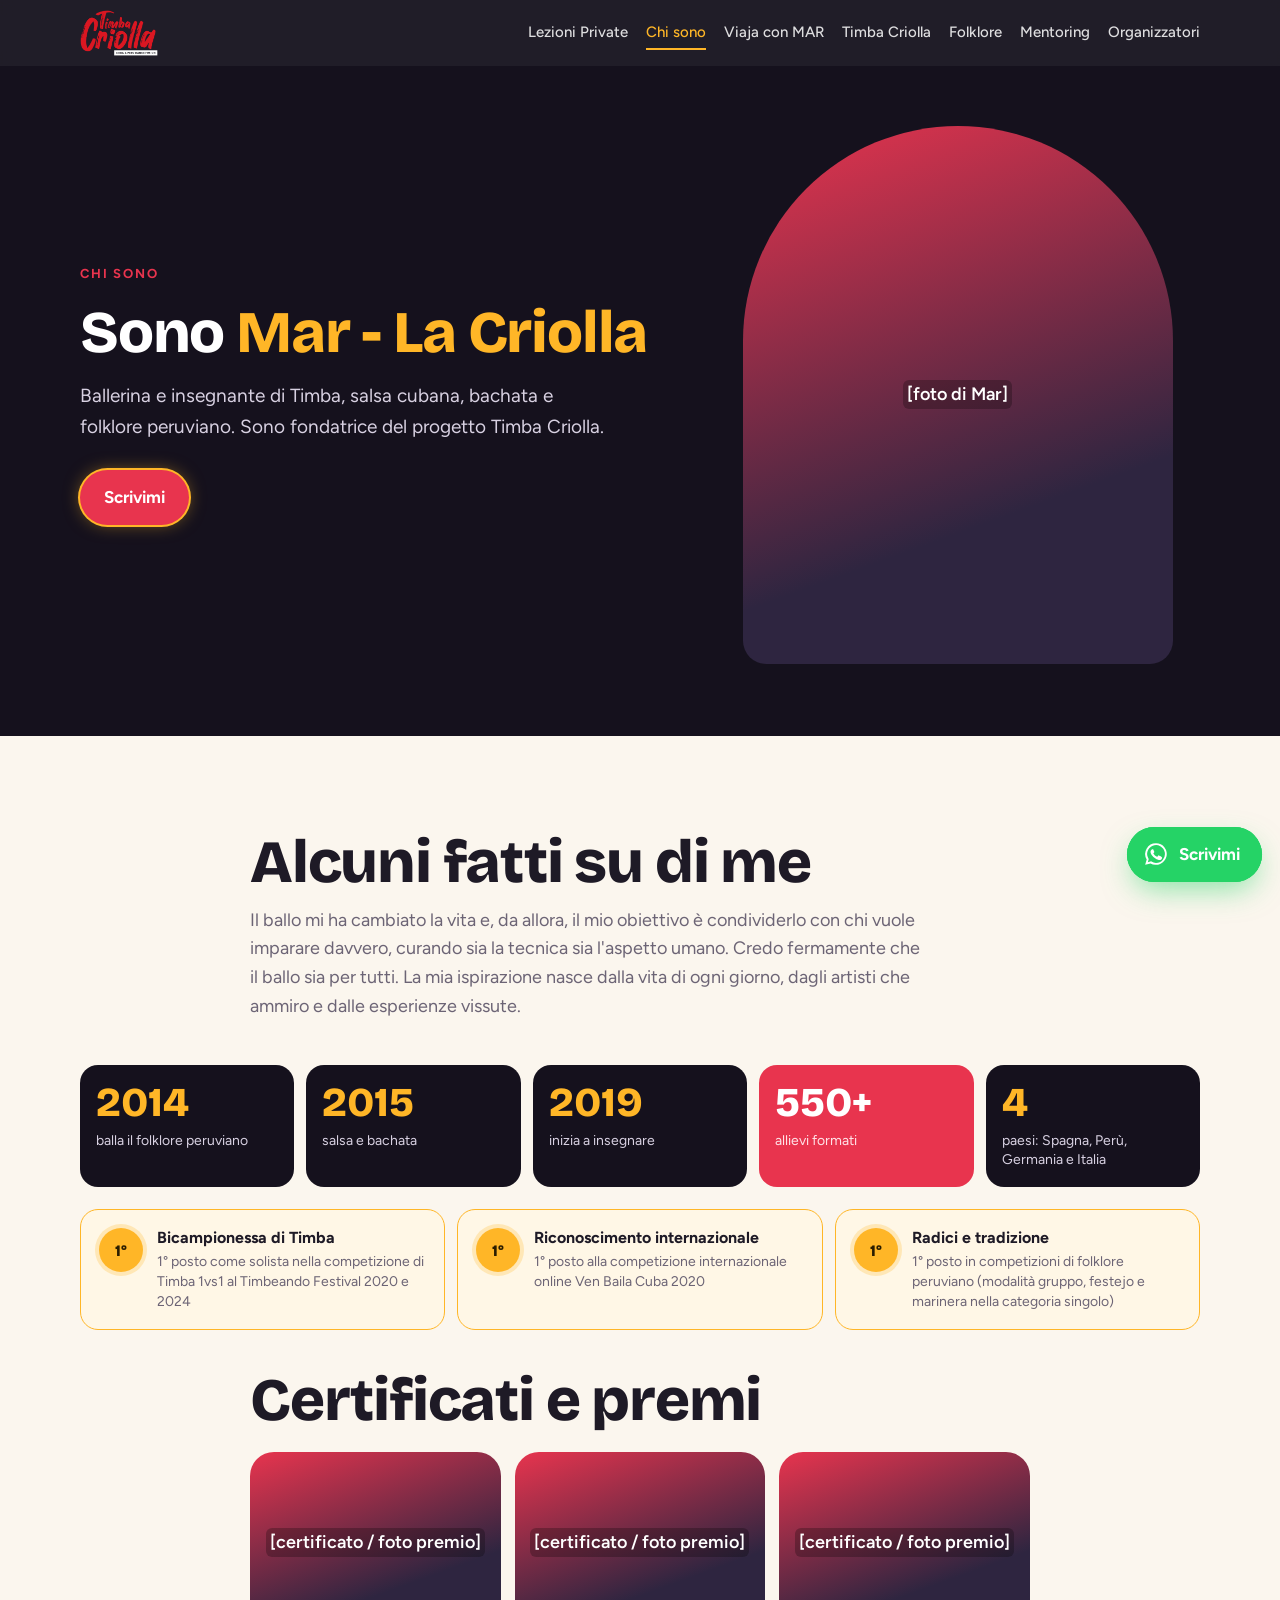
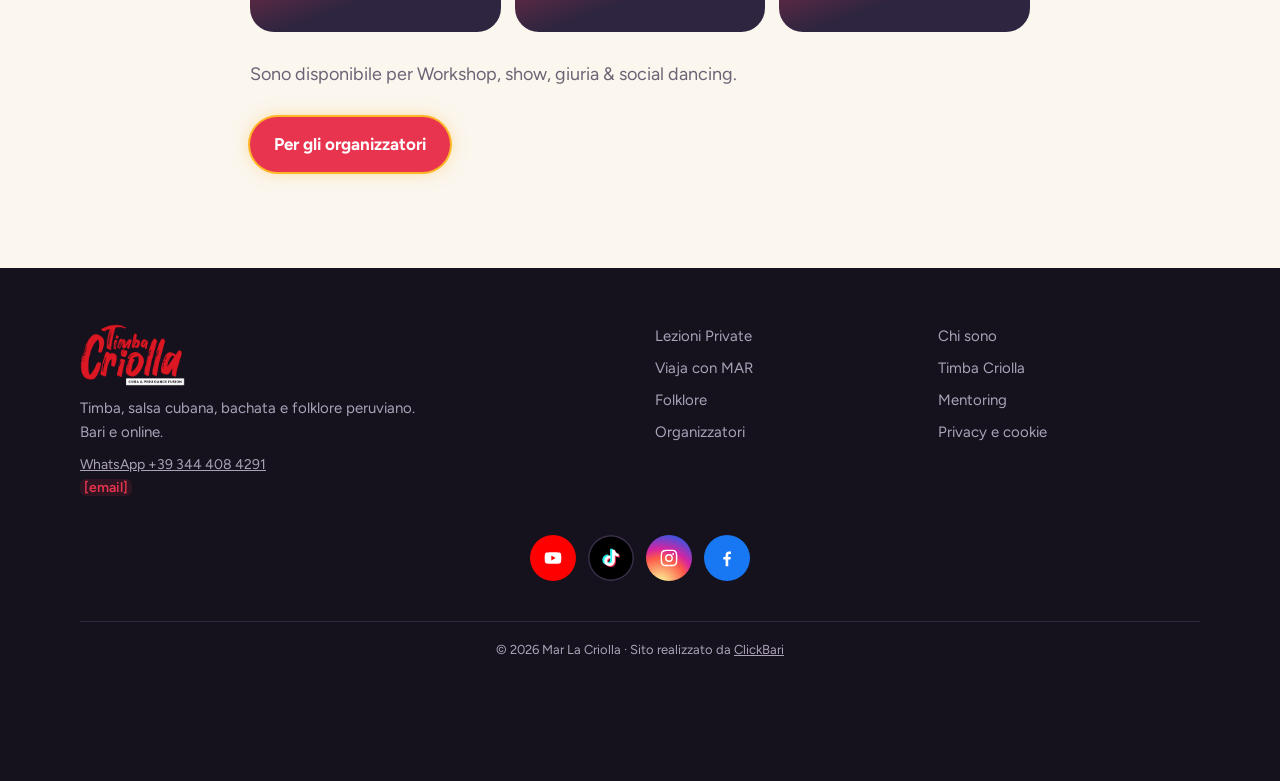
==== commit e4cb2eff: "Chi sono: titolo «Alcuni fatti su di me» sopra il testo Co-Authored-By: Claude Opus 5.5 <noreply@ant" ====
--- a/chi-sono.html
+++ b/chi-sono.html
@@ -9,8 +9,8 @@
 </div></header>
 <main id="main"><section class="hero ph-hero"><div class="wrap"><div>
 <p class="kick">Chi sono</p><h1>Sono <em>Mar - La Criolla</em></h1><p class="lead">Ballerina e insegnante di Timba, salsa cubana, bachata e folklore peruviano. Sono fondatrice del progetto Timba Criolla.</p><div class="cta"><button class="btn" type="button" data-modal="Informazioni">Scrivimi</button></div></div>
-<div class="portrait"><div class="ph-img"><span class="ph">[foto di Mar]</span></div></div></div></section><section><div class="wrap narrow"><p class="sub">Il ballo mi ha cambiato la vita e, da allora, il mio obiettivo è condividerlo con chi vuole imparare davvero, curando sia la tecnica sia l'aspetto umano. Credo fermamente che il ballo sia per tutti. La mia ispirazione nasce dalla vita di ogni giorno, dagli artisti che ammiro e dalle esperienze vissute.</p>
-<h2 style="margin-top:40px">Alcuni fatti su di me</h2></div><div class="wrap facts"><div class="f-stats">
+<div class="portrait"><div class="ph-img"><span class="ph">[foto di Mar]</span></div></div></div></section><section><div class="wrap narrow"><h2>Alcuni fatti su di me</h2><p class="sub" style="margin-top:14px">Il ballo mi ha cambiato la vita e, da allora, il mio obiettivo è condividerlo con chi vuole imparare davvero, curando sia la tecnica sia l'aspetto umano. Credo fermamente che il ballo sia per tutti. La mia ispirazione nasce dalla vita di ogni giorno, dagli artisti che ammiro e dalle esperienze vissute.</p>
+</div><div class="wrap facts"><div class="f-stats">
 <div><b>2014</b><span>balla il folklore peruviano</span></div><div><b>2015</b><span>salsa e bachata</span></div>
 <div><b>2019</b><span>inizia a insegnare</span></div><div><b>550+</b><span>allievi formati</span></div>
 <div><b>4</b><span>paesi: Spagna, Perù, Germania e Italia</span></div></div>
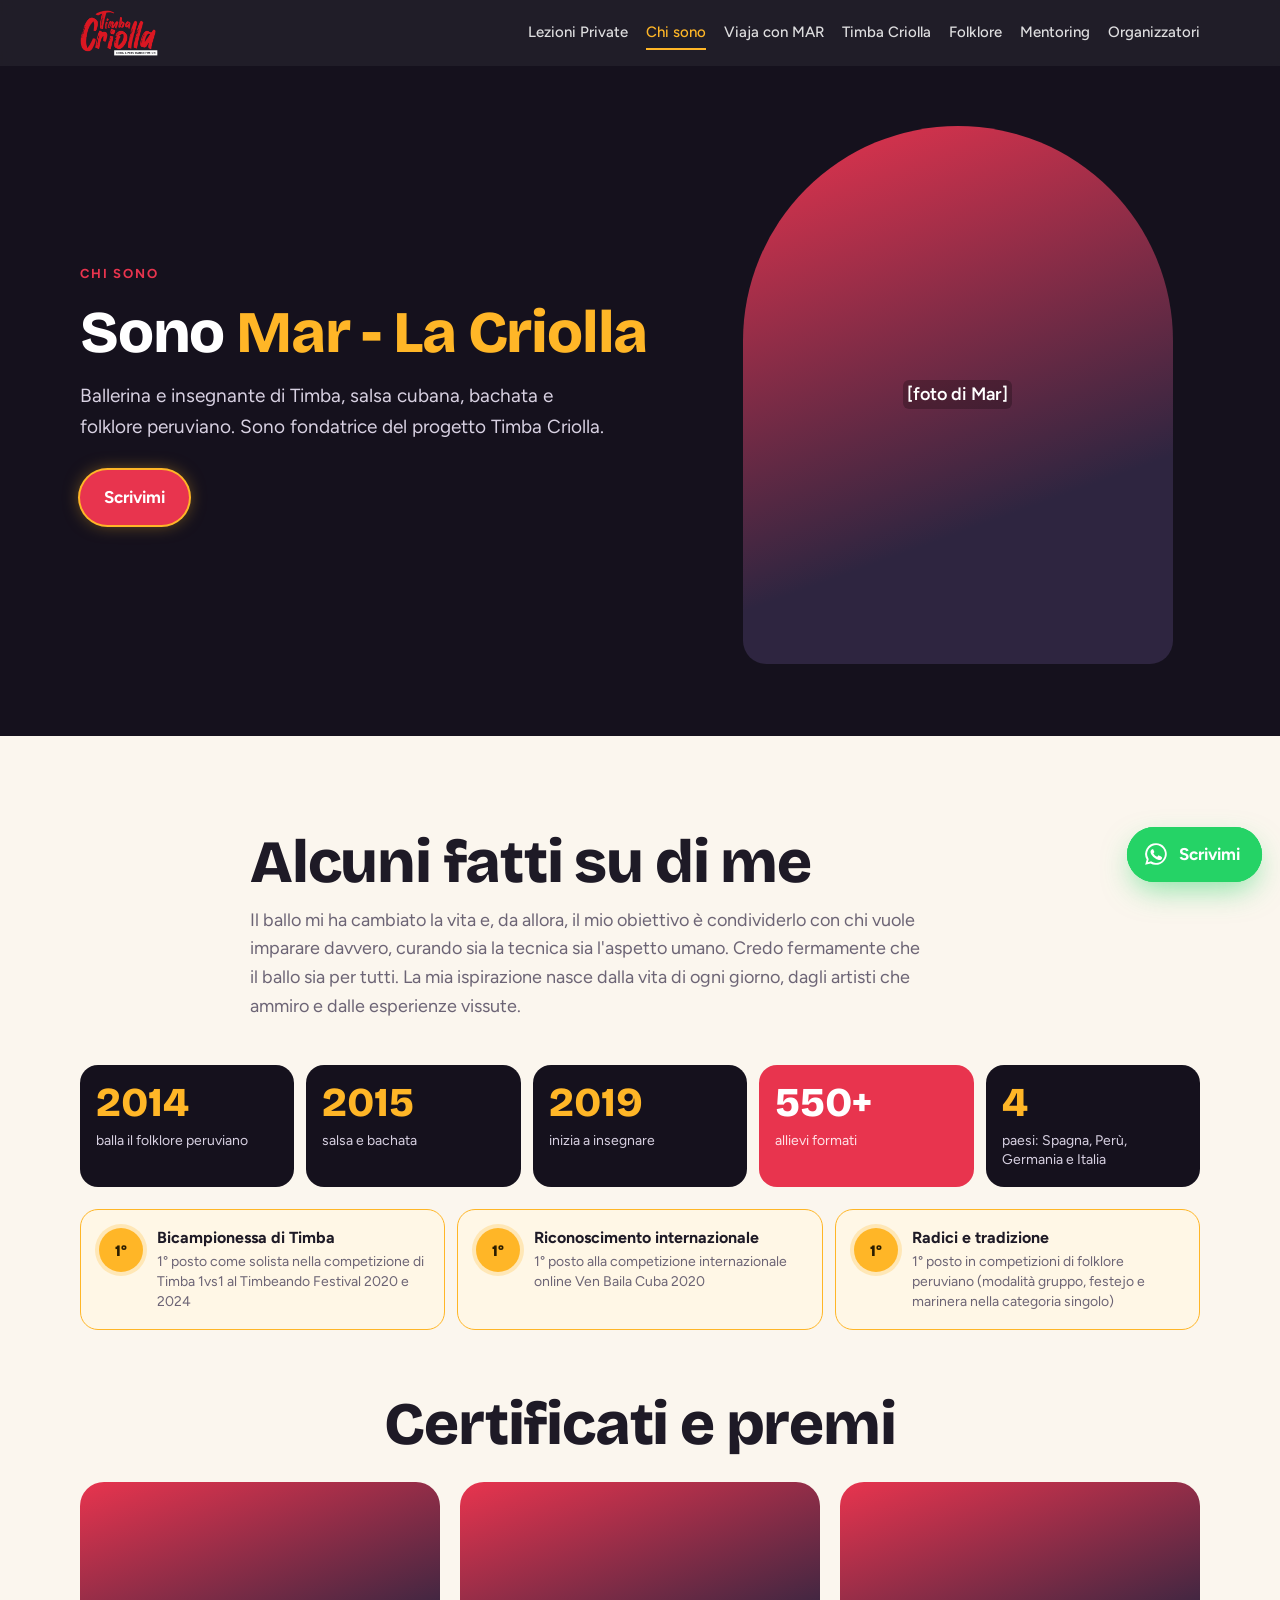
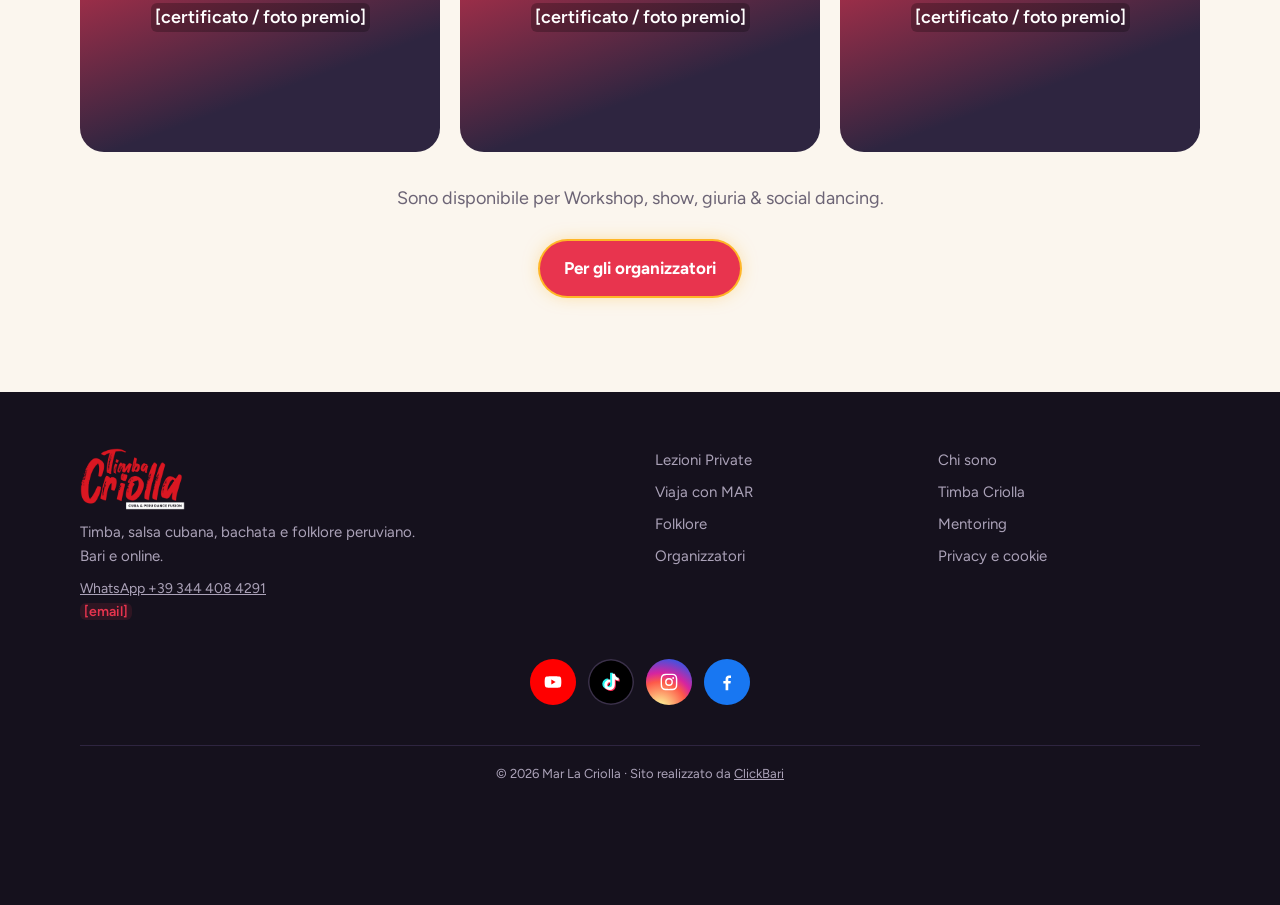
==== commit 38ac330f: "Chi sono: blocco certificati centrato, schede più grandi Co-Authored-By: Claude Opus 5.5 <noreply@an" ====
--- a/chi-sono.html
+++ b/chi-sono.html
@@ -19,8 +19,8 @@
 <li><i>1°</i><div><b>Riconoscimento internazionale</b><span>1° posto alla competizione internazionale online Ven Baila Cuba 2020</span></div></li>
 <li><i>1°</i><div><b>Radici e tradizione</b><span>1° posto in competizioni di folklore peruviano (modalità gruppo, festejo e marinera nella categoria singolo)</span></div></li>
 </ul></div>
-<div class="wrap narrow"><h2 style="margin-top:40px">Certificati e premi</h2><div class="gallery"><div class="ph-img small"><span class="ph">[certificato / foto premio]</span></div><div class="ph-img small"><span class="ph">[certificato / foto premio]</span></div><div class="ph-img small"><span class="ph">[certificato / foto premio]</span></div></div>
-<p class="sub" style="margin-top:28px">Sono disponibile per Workshop, show, giuria &amp; social dancing.</p><div class="cta"><a class="btn" href="organizzatori.html">Per gli organizzatori</a></div></div></section></main>
+<div class="wrap certs"><h2>Certificati e premi</h2><div class="gallery"><div class="ph-img small"><span class="ph">[certificato / foto premio]</span></div><div class="ph-img small"><span class="ph">[certificato / foto premio]</span></div><div class="ph-img small"><span class="ph">[certificato / foto premio]</span></div></div>
+<p class="sub">Sono disponibile per Workshop, show, giuria &amp; social dancing.</p><div class="cta"><a class="btn" href="organizzatori.html">Per gli organizzatori</a></div></div></section></main>
 <footer class="foot"><div class="wrap">
 <div><img class="foot-logo" src="assets/img/logo-timba-criolla.webp" alt="Timba Criolla" width="1200" height="711" loading="lazy">
 <p>Timba, salsa cubana, bachata e folklore peruviano.<br>Bari e online.</p>
--- a/assets/multi.css
+++ b/assets/multi.css
@@ -42,3 +42,8 @@
 @media(max-width:560px){.doors.six .door,.doors.six .door.big{grid-column:span 12}}
 .portrait .ph-img{aspect-ratio:4/5;min-height:0;border-radius:220px 220px 24px 24px}
 .portrait .ph-img .ph{width:auto;aspect-ratio:auto;border-radius:6px;background:rgba(0,0,0,.25)}
+.certs{margin-top:64px;text-align:center}
+.certs .gallery{gap:20px;margin-top:28px}
+.certs .ph-img.small{min-height:0;aspect-ratio:4/3}
+.certs .sub{margin:32px auto 0;max-width:none}
+.certs .cta{justify-content:center}
